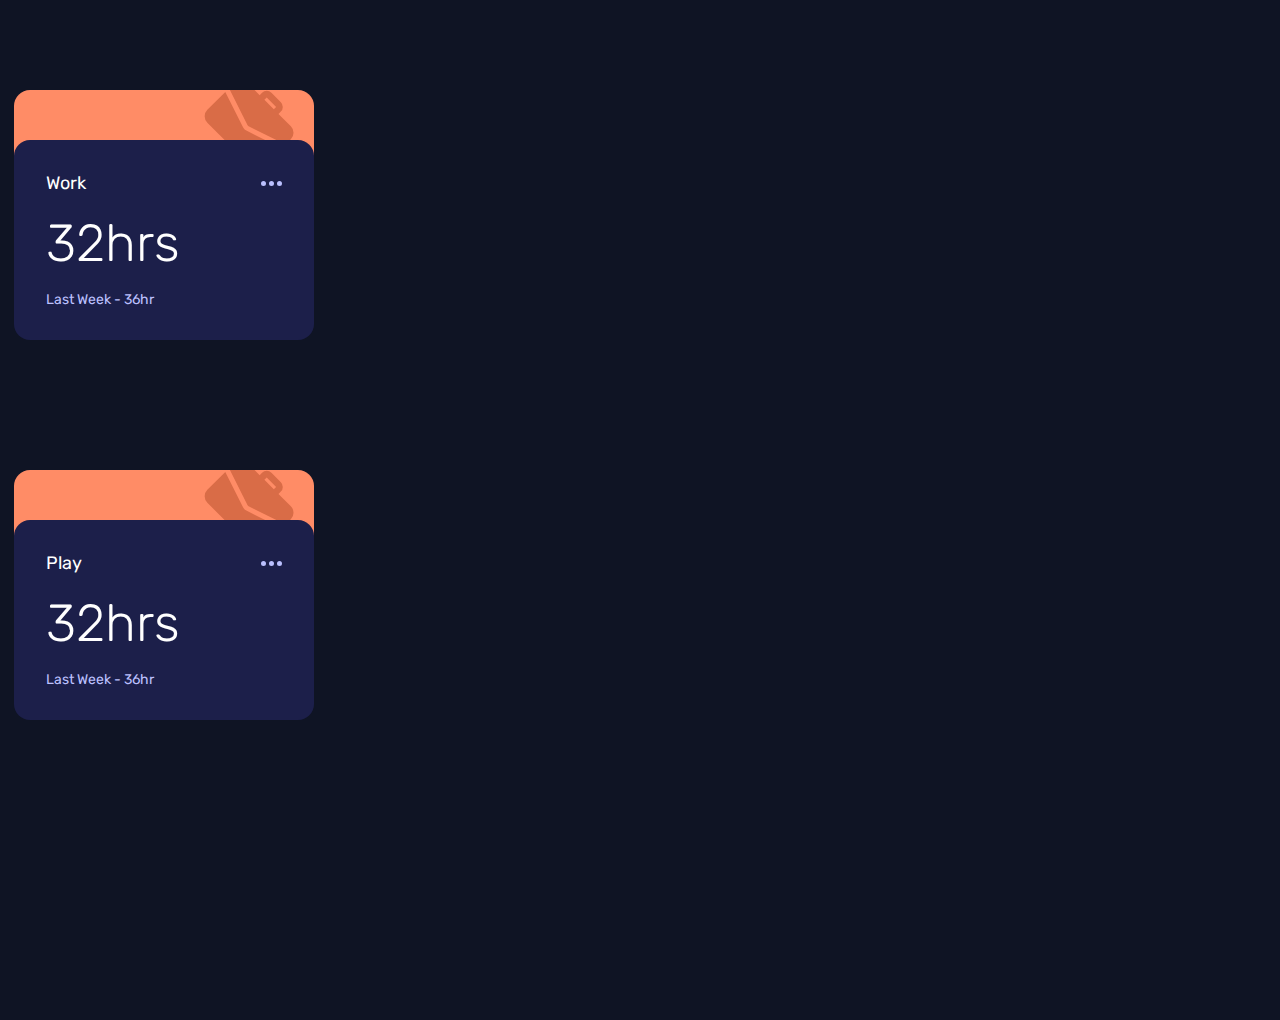
==== src/pages/time-tracking-dashboard/index.html @ 37998bf9 "Add time tracking dashboard challenge" ====
<!DOCTYPE html>
<html lang="en">
  <head>
    <meta charset="UTF-8" />
    <meta name="viewport" content="width=device-width, initial-scale=1.0" />
    <link
      rel="icon"
      type="image/png"
      sizes="32x32"
      href="../../assets/favicon-32x32.png"
    />

    <title>Document</title>

    <!-- fonts -->
    <link rel="preconnect" href="https://fonts.googleapis.com" />
    <link rel="preconnect" href="https://fonts.gstatic.com" crossorigin />
    <link
      href="https://fonts.googleapis.com/css2?family=Rubik:ital,wght@0,300..900;1,300..900&display=swap"
      rel="stylesheet"
    />

    <!-- styles -->
    <link rel="stylesheet" href="../../global.css" />
    <link rel="stylesheet" href="./styles.css" />
  </head>
  <body>
    <main>
      <time-tracking-card category="Work"></time-tracking-card>
      <time-tracking-card category="Play"></time-tracking-card>
    </main>
    <script src="./index.js"></script>
  </body>
</html>
---- src/global.css ----
* {
  min-width: 0;
  font: inherit;
}

*,
*::before,
*::after {
  box-sizing: border-box;
}

body,
main {
  margin: 0;
  min-height: 100dvh;
}

h1,
h2,
h3,
h4,
h5,
h6 {
  text-wrap: balance;
}

p {
  text-wrap: pretty;
}

img,
video,
svg {
  display: block;
  height: auto;
  max-width: 100%;
}
---- src/pages/time-tracking-dashboard/styles.css ----
:root {
  --blue: hsl(246, 80%, 60%);

  --light-red-work: hsl(15, 100%, 70%);
  --soft-blue-play: hsl(195, 74%, 62%);
  --light-red-study: hsl(348, 100%, 68%);
  --lime-green-exercise: hsl(145, 58%, 55%);
  --violet-social: hsl(264, 64%, 52%);
  --soft-orange-self-care: hsl(43, 84%, 65%);

  --very-dark-blue: hsl(226, 43%, 10%);
  --dark-blue: hsl(235, 46%, 20%);
  --desaturated-blue: hsl(235, 45%, 61%);
  --pale-blue: hsl(236, 100%, 87%);
}

html {
  font-family: 'Rubik', sans-serif;
}

body {
  background: var(--very-dark-blue);
}

main {
  display: flex;
  flex-direction: column;

  gap: 180px;
  padding: 20px 14px;
  margin-top: 120px;
}

h1,
h2,
h3,
h4,
h5,
h6,
p {
  margin: 0;
}
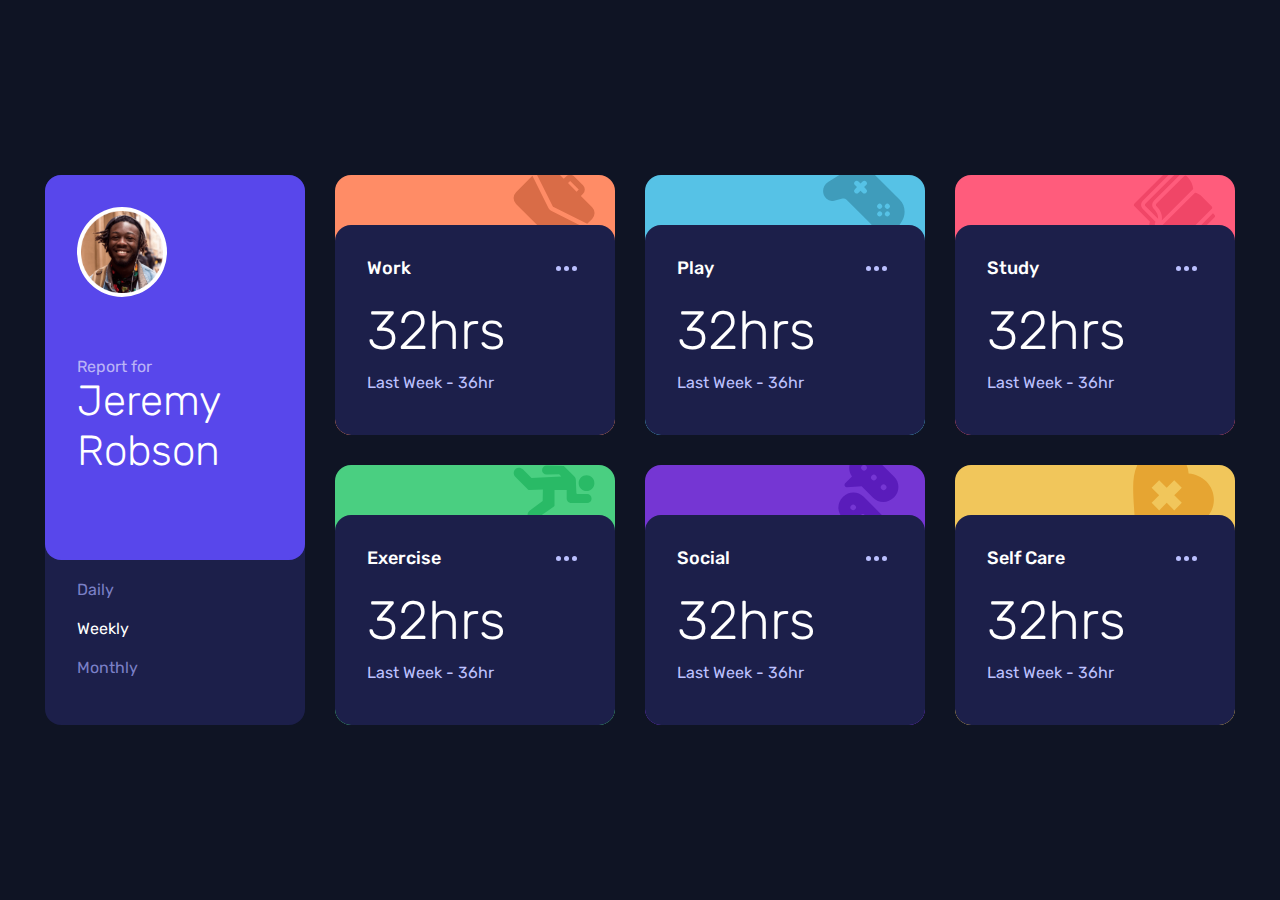
==== commit ded04e91: "Complete ui of the time tracking dashboard challenge" ====
--- a/src/pages/time-tracking-dashboard/index.html
+++ b/src/pages/time-tracking-dashboard/index.html
@@ -26,8 +26,41 @@
   </head>
   <body>
     <main>
-      <time-tracking-card category="Work"></time-tracking-card>
-      <time-tracking-card category="Play"></time-tracking-card>
+      <div class="dashboard">
+        <section class="usercard">
+          <div class="card-info">
+            <figure class="card-image">
+              <img src="./assets/image-jeremy.png" alt="image" />
+            </figure>
+            <div class="card-username">
+              <p>Report for</p>
+              <h2>Jeremy Robson</h2>
+            </div>
+          </div>
+          <ul class="card-controls">
+            <li>
+              <input type="radio" name="controls" id="control-daily" />
+              <label for="control-daily">Daily</label>
+            </li>
+            <li>
+              <input type="radio" name="controls" id="control-weekly" checked />
+              <label for="control-weekly">Weekly</label>
+            </li>
+            <li>
+              <input type="radio" name="controls" id="control-monthly" />
+              <label for="control-monthly">Monthly</label>
+            </li>
+          </ul>
+        </section>
+        <section class="tracker-container">
+          <time-tracking-card category></time-tracking-card>
+          <time-tracking-card category="play"></time-tracking-card>
+          <time-tracking-card category="study"></time-tracking-card>
+          <time-tracking-card category="exercise"></time-tracking-card>
+          <time-tracking-card category="social"></time-tracking-card>
+          <time-tracking-card category="self-care"></time-tracking-card>
+        </section>
+      </div>
     </main>
     <script src="./index.js"></script>
   </body>
--- a/src/pages/time-tracking-dashboard/styles.css
+++ b/src/pages/time-tracking-dashboard/styles.css
@@ -12,6 +12,8 @@
   --dark-blue: hsl(235, 46%, 20%);
   --desaturated-blue: hsl(235, 45%, 61%);
   --pale-blue: hsl(236, 100%, 87%);
+
+  --rounded: 16px;
 }
 
 html {
@@ -23,12 +25,10 @@
 }
 
 main {
-  display: flex;
-  flex-direction: column;
-
-  gap: 180px;
-  padding: 20px 14px;
-  margin-top: 120px;
+  display: grid;
+  place-items: center;
+  width: 100%;
+  padding: 16px;
 }
 
 h1,
@@ -40,3 +40,137 @@
 p {
   margin: 0;
 }
+
+.dashboard {
+  width: 100%;
+  display: flex;
+  flex-direction: column;
+  gap: 30px;
+}
+
+.tracker-container {
+  display: grid;
+  gap: 30px;
+}
+
+@media screen and (min-width: 768px) {
+  .dashboard {
+    width: auto;
+  }
+
+  .tracker-container {
+    grid-template-columns: repeat(2, 1fr);
+  }
+}
+
+@media screen and (min-width: 1024px) {
+  .dashboard {
+    flex-direction: row;
+  }
+
+  .tracker-container {
+    grid-template-columns: repeat(3, 1fr);
+  }
+}
+
+/* #####################################33 */
+
+.usercard {
+  background-color: var(--dark-blue);
+  border-radius: var(--rounded);
+  color: #fff;
+}
+
+.card-info {
+  display: flex;
+  align-items: center;
+  gap: 16px;
+
+  width: 100%;
+  padding: 32px;
+
+  background-color: var(--blue);
+  border-radius: var(--rounded);
+}
+
+.card-image {
+  --size: 60px;
+  width: var(--size);
+  height: var(--size);
+  margin: 0;
+
+  background-color: #fff;
+  border-radius: 100%;
+
+  display: flex;
+  align-items: center;
+  justify-content: center;
+}
+
+.card-info img {
+  width: calc(var(--size) - 9%);
+}
+
+.card-username {
+  flex-grow: 1;
+}
+
+.card-username h2 {
+  font-size: 20px;
+  font-weight: 300;
+}
+
+.card-username p {
+  font-size: 14px;
+  color: rgba(255, 255, 255, 0.6);
+}
+
+.card-controls {
+  display: flex;
+  justify-content: space-between;
+  padding: 20px 32px;
+  margin: 0;
+  list-style: none;
+  color: #7b80c7;
+  font-weight: 400;
+}
+
+.card-controls li input[type='radio'] {
+  display: none;
+}
+
+.card-controls li label {
+  cursor: pointer;
+}
+
+.card-controls li input[type='radio']:checked ~ label {
+  color: #fff;
+}
+
+@media screen and (min-width: 1024px) {
+  .card-info {
+    max-width: 260px;
+    flex-direction: column;
+    justify-content: flex-start;
+    align-items: flex-start;
+    gap: 60px;
+    height: 70%;
+  }
+
+  .card-image {
+    --size: 90px;
+  }
+
+  .card-username p {
+    font-size: 16px;
+  }
+
+  .card-username h2 {
+    font-size: 42px;
+  }
+
+  .card-controls {
+    flex-direction: column;
+    gap: 20px;
+  }
+}
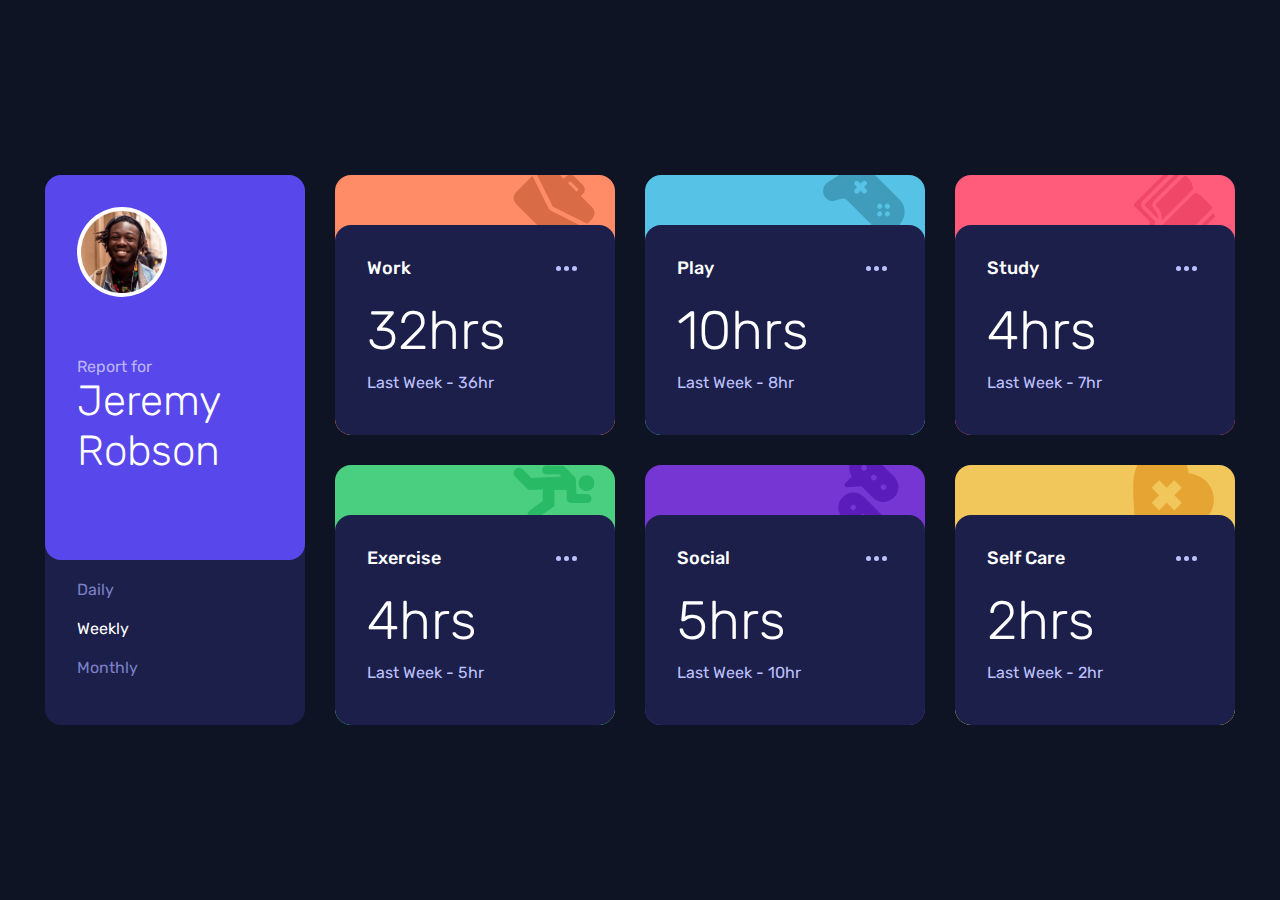
==== commit ddfa4425: "Add dynamic interaction for time tracking dashboard challenge" ====
--- a/src/pages/time-tracking-dashboard/index.html
+++ b/src/pages/time-tracking-dashboard/index.html
@@ -39,15 +39,31 @@
           </div>
           <ul class="card-controls">
             <li>
-              <input type="radio" name="controls" id="control-daily" />
+              <input
+                type="radio"
+                name="controls"
+                id="control-daily"
+                value="daily"
+              />
               <label for="control-daily">Daily</label>
             </li>
             <li>
-              <input type="radio" name="controls" id="control-weekly" checked />
+              <input
+                type="radio"
+                name="controls"
+                id="control-weekly"
+                value="weekly"
+                checked
+              />
               <label for="control-weekly">Weekly</label>
             </li>
             <li>
-              <input type="radio" name="controls" id="control-monthly" />
+              <input
+                type="radio"
+                name="controls"
+                id="control-monthly"
+                value="monthly"
+              />
               <label for="control-monthly">Monthly</label>
             </li>
           </ul>
@@ -58,10 +74,10 @@
           <time-tracking-card category="study"></time-tracking-card>
           <time-tracking-card category="exercise"></time-tracking-card>
           <time-tracking-card category="social"></time-tracking-card>
-          <time-tracking-card category="self-care"></time-tracking-card>
+          <time-tracking-card category="selfcare"></time-tracking-card>
         </section>
       </div>
     </main>
-    <script src="./index.js"></script>
+    <script src="./index.js" type="module"></script>
   </body>
 </html>
